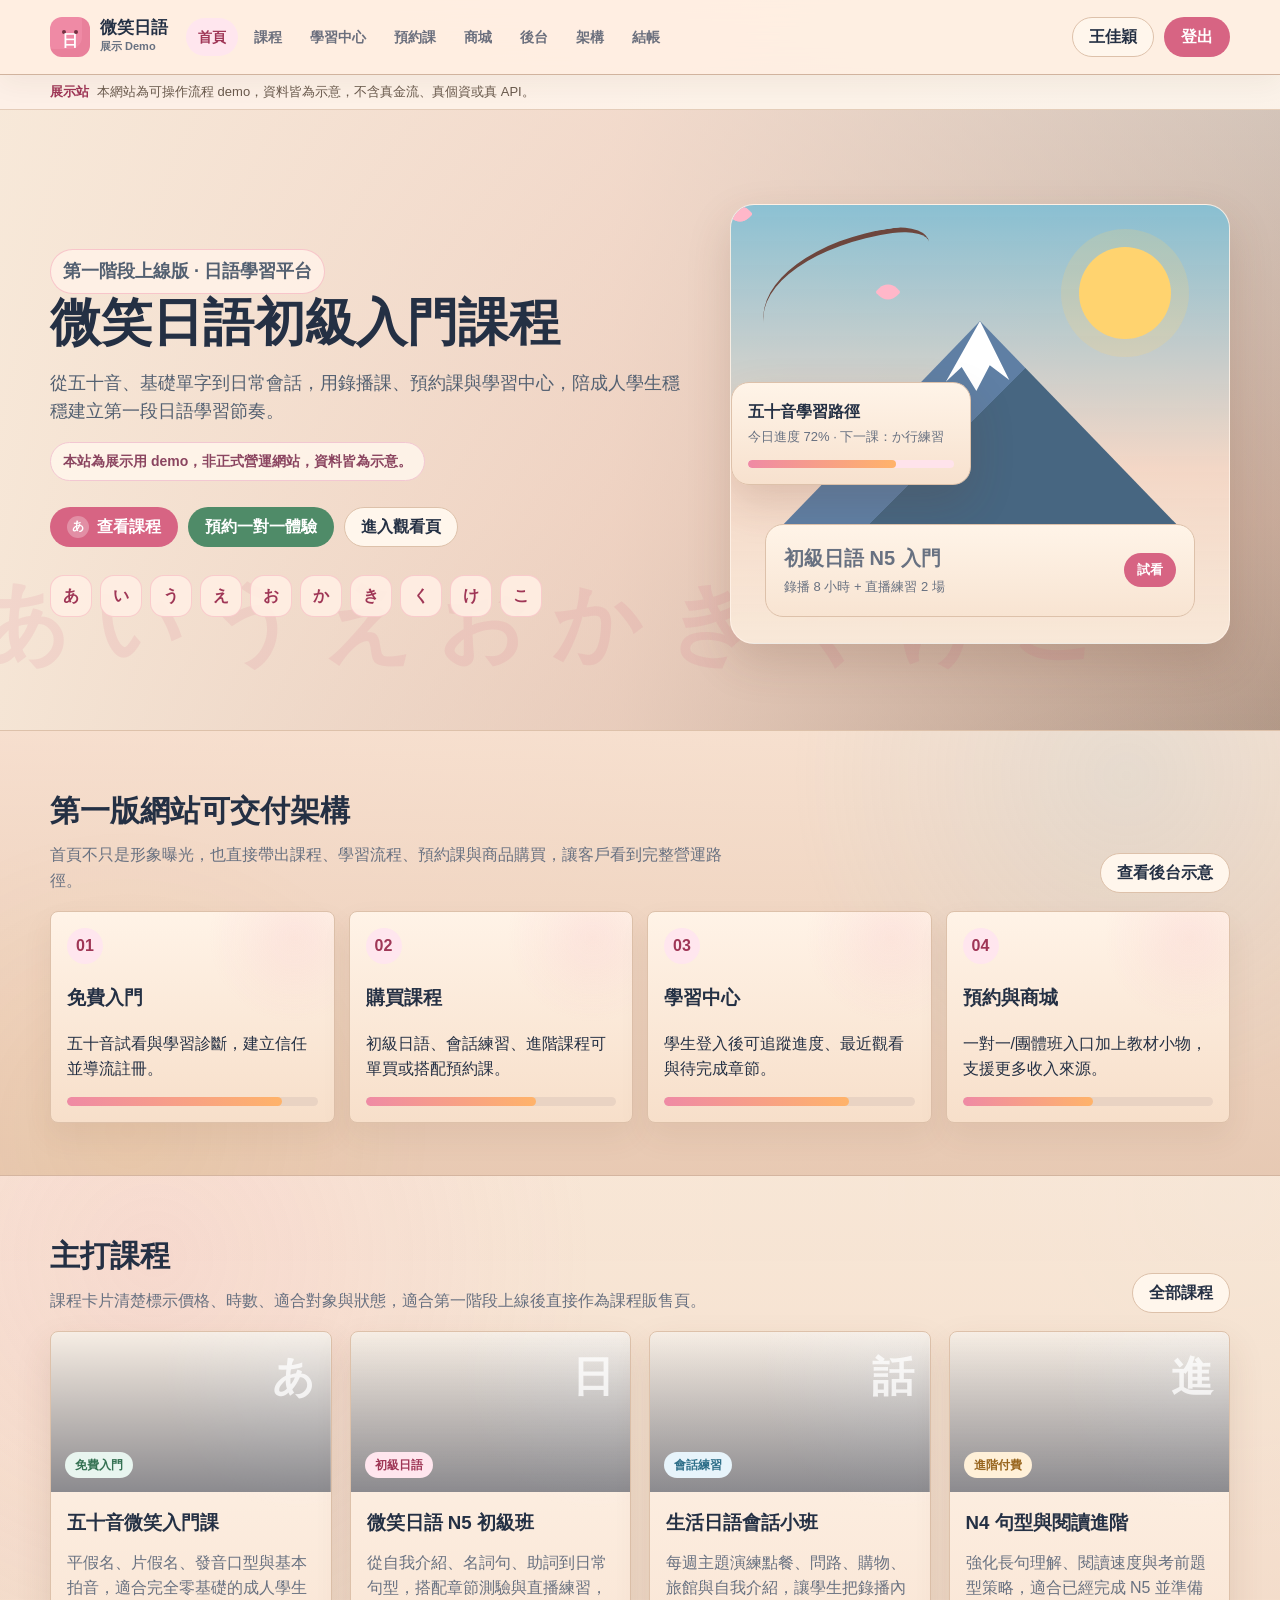
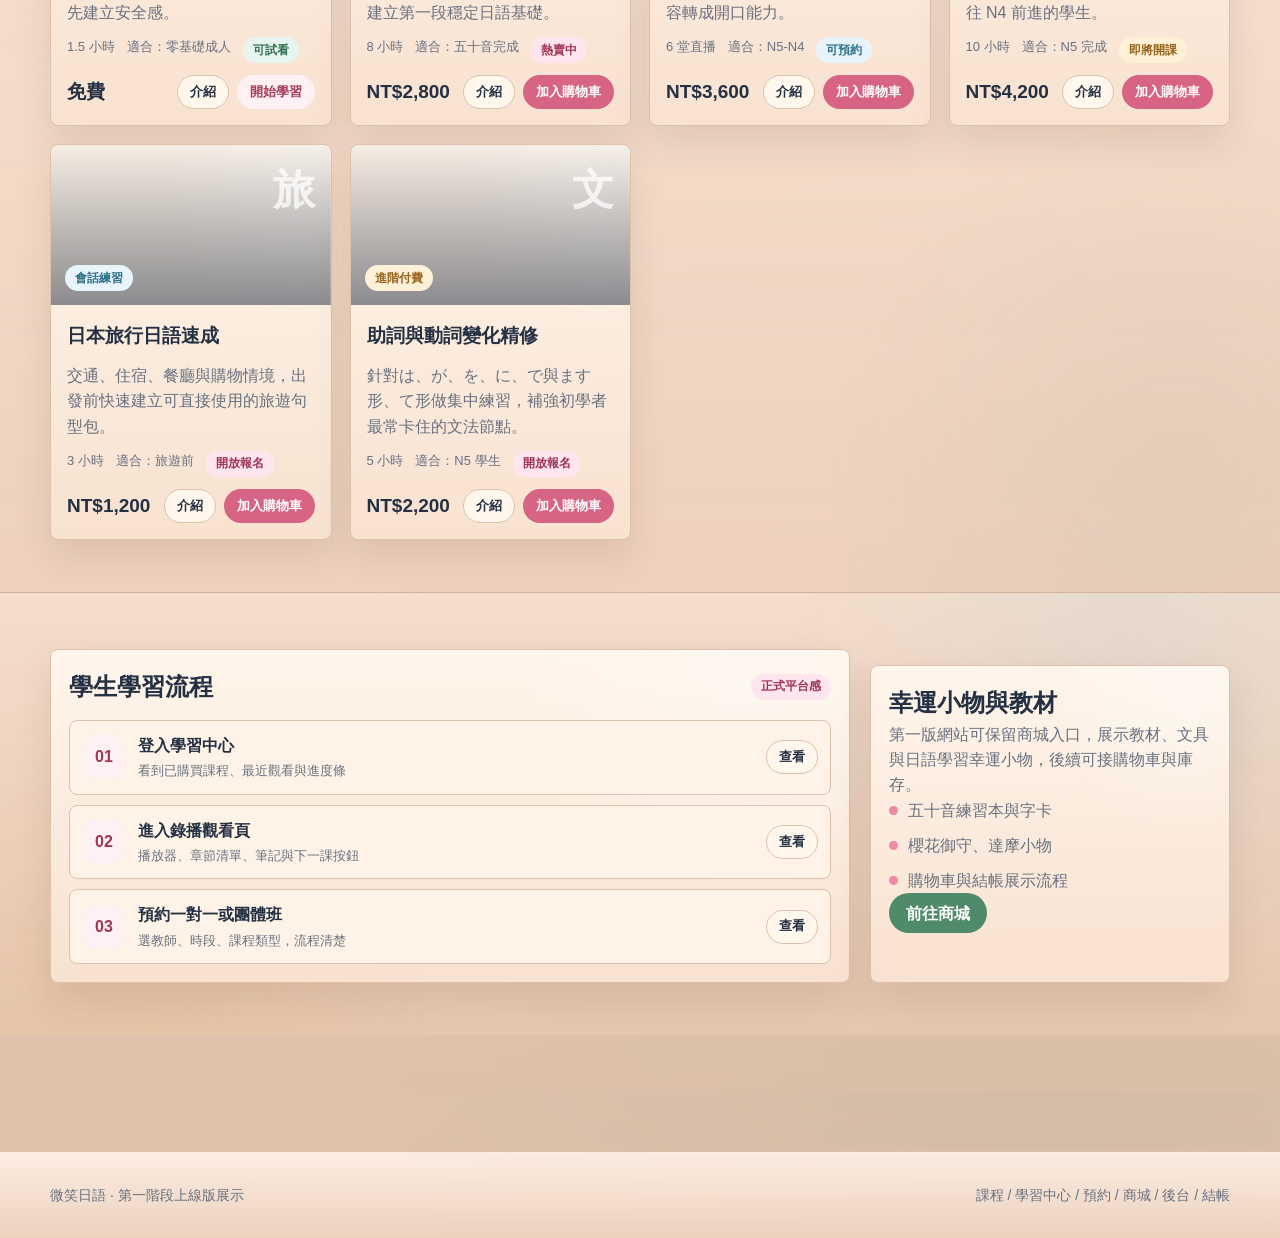
==== index.html @ 1b69a0cb "Initial clean public demo" ====
<!doctype html>
<html lang="zh-Hant">
  <head>
    <meta charset="utf-8">
    <meta name="viewport" content="width=device-width, initial-scale=1">
    <meta name="robots" content="noindex,nofollow">
    <title>微笑日語 | 第一階段上線版</title>
    <link rel="icon" href="favicon.svg" type="image/svg+xml">
    <link rel="stylesheet" href="styles.css?v=qa-20260507d">
  </head>
  <body>
    <header class="site-header">
      <div class="nav-shell">
        <a class="brand" href="index.html">
          <span class="brand-mark"><span>日</span></span>
          <span class="brand-text"><strong>微笑日語</strong><small>展示 Demo</small></span>
        </a>
        <nav class="site-nav" aria-label="主要導覽">
          <a class="is-active" href="index.html">首頁</a>
          <a href="courses.html">課程</a>
          <a href="dashboard.html">學習中心</a>
          <a href="booking.html">預約課</a>
          <a href="shop.html">商城</a>
          <a href="admin.html">後台</a>
          <a href="checkout.html">結帳</a>
        </nav>
        <div class="nav-actions">
          <a class="btn btn-outline" href="dashboard.html">學生登入</a>
          <a class="btn btn-primary" href="course-detail.html">開始學五十音</a>
        </div>
      </div>
    </header>

    <main class="page-main">
      <section class="hero">
        <div class="page-shell hero-grid">
          <div class="hero-copy">
            <p class="eyebrow">第一階段上線版 · 日語學習平台</p>
            <h1>微笑日語初級入門課程</h1>
            <p>從五十音、基礎單字到日常會話，用錄播課、預約課與學習中心，陪成人學生穩穩建立第一段日語學習節奏。</p>
            <p class="hero-demo-note">本站為展示用 demo，非正式營運網站，資料皆為示意。</p>
            <div class="hero-actions">
              <a class="btn btn-primary" href="courses.html"><span class="icon-dot">あ</span>查看課程</a>
              <a class="btn btn-matcha" href="booking.html">預約一對一體驗</a>
              <a class="btn btn-outline" href="learn.html">進入觀看頁</a>
            </div>
            <div class="kana-strip" aria-label="五十音視覺元素">
              <span>あ</span><span>い</span><span>う</span><span>え</span><span>お</span>
              <span>か</span><span>き</span><span>く</span><span>け</span><span>こ</span>
            </div>
          </div>

          <div class="hero-visual" aria-label="富士山與課程學習視覺">
            <div class="fuji-card">
              <div class="sun"></div>
              <div class="sakura-branch"></div>
              <span class="petal"></span>
              <span class="petal"></span>
              <span class="petal"></span>
              <div class="mountain"></div>
              <div class="path-card">
                <strong>五十音學習路徑</strong>
                <span class="item-meta">今日進度 72% · 下一課：か行練習</span>
                <div class="path-line"><span style="--value: 72%"></span></div>
              </div>
              <div class="lesson-ticket">
                <span><strong>初級日語 N5 入門</strong><span class="item-meta">錄播 8 小時 + 直播練習 2 場</span></span>
                <a class="btn btn-small btn-primary" href="course-detail.html">試看</a>
              </div>
            </div>
          </div>
        </div>
      </section>

      <section class="section">
        <div class="page-shell">
          <div class="section-title">
            <div>
              <h2>第一版網站可交付架構</h2>
              <p>首頁不只是形象曝光，也直接帶出課程、學習流程、預約課與商品購買，讓客戶看到完整營運路徑。</p>
            </div>
            <a class="btn btn-outline" href="admin.html">查看後台示意</a>
          </div>
          <div class="learning-path">
            <article class="path-step" data-step="01">
              <h3>免費入門</h3>
              <p>五十音試看與學習診斷，建立信任並導流註冊。</p>
              <div class="progress-bar"><span style="--value: 86%"></span></div>
            </article>
            <article class="path-step" data-step="02">
              <h3>購買課程</h3>
              <p>初級日語、會話練習、進階課程可單買或搭配預約課。</p>
              <div class="progress-bar"><span style="--value: 68%"></span></div>
            </article>
            <article class="path-step" data-step="03">
              <h3>學習中心</h3>
              <p>學生登入後可追蹤進度、最近觀看與待完成章節。</p>
              <div class="progress-bar"><span style="--value: 74%"></span></div>
            </article>
            <article class="path-step" data-step="04">
              <h3>預約與商城</h3>
              <p>一對一/團體班入口加上教材小物，支援更多收入來源。</p>
              <div class="progress-bar"><span style="--value: 52%"></span></div>
            </article>
          </div>
        </div>
      </section>

      <section class="section">
        <div class="page-shell">
          <div class="section-title">
            <div>
              <h2>主打課程</h2>
              <p>課程卡片清楚標示價格、時數、適合對象與狀態，適合第一階段上線後直接作為課程販售頁。</p>
            </div>
            <a class="btn btn-outline" href="courses.html">全部課程</a>
          </div>
          <div class="course-grid">
            <article class="course-card">
              <div class="course-art" data-kana="あ" style="--image: url('https://images.unsplash.com/photo-1545569341-9eb8b30979d9?auto=format&fit=crop&w=900&q=80')">
                <span class="tag tag-free">免費入門</span>
              </div>
              <div class="card-body">
                <h3>五十音微笑入門課</h3>
                <p>12 支短影片，建立平假名、片假名與發音基礎。</p>
                <div class="card-meta"><span>1.5 小時</span><span>零基礎</span><span>開放試看</span></div>
                <div class="card-foot"><span class="price">免費</span><a class="btn btn-small btn-soft" href="course-detail.html">看詳情</a></div>
              </div>
            </article>
            <article class="course-card">
              <div class="course-art" data-kana="日" style="--image: url('https://images.unsplash.com/photo-1528360983277-13d401cdc186?auto=format&fit=crop&w=900&q=80')">
                <span class="tag tag-new">初級日語</span>
              </div>
              <div class="card-body">
                <h3>微笑日語 N5 初級班</h3>
                <p>從自我介紹、助詞到日常句型，搭配章節測驗。</p>
                <div class="card-meta"><span>8 小時</span><span>初學成人</span><span>熱賣中</span></div>
                <div class="card-foot"><span class="price">NT$2,800</span><a class="btn btn-small btn-primary" href="course-detail.html">購買</a></div>
              </div>
            </article>
            <article class="course-card">
              <div class="course-art" data-kana="話" style="--image: url('https://images.unsplash.com/photo-1521737604893-d14cc237f11d?auto=format&fit=crop&w=900&q=80')">
                <span class="tag tag-live">會話練習</span>
              </div>
              <div class="card-body">
                <h3>生活日語會話練習</h3>
                <p>購物、餐廳、旅遊與職場情境，小班直播演練。</p>
                <div class="card-meta"><span>6 堂</span><span>N5-N4</span><span>可預約</span></div>
                <div class="card-foot"><span class="price">NT$3,600</span><a class="btn btn-small btn-matcha" href="booking.html">預約</a></div>
              </div>
            </article>
            <article class="course-card">
              <div class="course-art" data-kana="進" style="--image: url('https://images.unsplash.com/photo-1480796927426-f609979314bd?auto=format&fit=crop&w=900&q=80')">
                <span class="tag tag-paid">進階付費</span>
              </div>
              <div class="card-body">
                <h3>N4 句型與閱讀進階</h3>
                <p>強化長句理解、閱讀速度與考前題型策略。</p>
                <div class="card-meta"><span>10 小時</span><span>N5 完成</span><span>即將開課</span></div>
                <div class="card-foot"><span class="price">NT$4,200</span><a class="btn btn-small btn-outline" href="courses.html">了解</a></div>
              </div>
            </article>
          </div>
        </div>
      </section>

      <section class="section">
        <div class="page-shell content-grid">
          <div class="panel">
            <div class="panel-head">
              <h2>學生學習流程</h2>
              <span class="state-pill state-pink">正式平台感</span>
            </div>
            <ul class="lesson-list">
              <li class="lesson-item"><span class="lesson-index">01</span><span><strong class="item-title">登入學習中心</strong><span class="item-meta">看到已購買課程、最近觀看與進度條</span></span><a class="btn btn-small btn-outline" href="dashboard.html">查看</a></li>
              <li class="lesson-item"><span class="lesson-index">02</span><span><strong class="item-title">進入錄播觀看頁</strong><span class="item-meta">播放器、章節清單、筆記與下一課按鈕</span></span><a class="btn btn-small btn-outline" href="learn.html">查看</a></li>
              <li class="lesson-item"><span class="lesson-index">03</span><span><strong class="item-title">預約一對一或團體班</strong><span class="item-meta">選教師、時段、課程類型，流程清楚</span></span><a class="btn btn-small btn-outline" href="booking.html">查看</a></li>
            </ul>
          </div>
          <aside class="panel">
            <h2>幸運小物與教材</h2>
            <p>第一版網站可保留商城入口，展示教材、文具與日語學習幸運小物，後續可接購物車與庫存。</p>
            <ul class="feature-list">
              <li>五十音練習本與字卡</li>
              <li>櫻花御守、達摩小物</li>
              <li>購物車與結帳展示流程</li>
            </ul>
            <a class="btn btn-matcha" href="shop.html">前往商城</a>
          </aside>
        </div>
      </section>
    </main>

    <footer class="footer">
      <div class="page-shell">
        <span>微笑日語 · 第一階段上線版展示</span>
        <span>課程 / 學習中心 / 預約 / 商城 / 後台 / 結帳</span>
      </div>
    </footer>
    <script src="app.js?v=qa-20260507d"></script>
  </body>
</html>
---- styles.css ----
:root {
  color-scheme: only light;
  --paper: #f6eadb;
  --bg: #ecd1bd;
  --surface: #fff4e8;
  --surface-soft: #f7e2d0;
  --surface-warm: #ead0bb;
  --surface-deep: #2c2428;
  --surface-deep-2: #3b2a26;
  --ink: #243044;
  --muted: #687181;
  --line: #ddc1aa;
  --sakura: #ef8aa5;
  --sakura-dark: #d76483;
  --ume: #ffb36a;
  --matcha: #4f8b68;
  --indigo: #334b7d;
  --sky: #8fc7dc;
  --gold: #d69b30;
  --danger: #d95f59;
  --shadow: 0 18px 44px rgba(92, 55, 36, 0.17);
  --radius: 8px;
}

* {
  box-sizing: border-box;
}

html {
  color-scheme: only light;
  scroll-behavior: smooth;
}

body {
  margin: 0;
  overflow-x: hidden;
  background:
    radial-gradient(circle at 8% 6%, rgba(239, 138, 165, 0.2), transparent 30%),
    radial-gradient(circle at 90% 12%, rgba(143, 199, 220, 0.18), transparent 25%),
    radial-gradient(circle at 82% 86%, rgba(79, 139, 104, 0.12), transparent 28%),
    linear-gradient(180deg, #f8ecde 0%, #f2dcc9 34%, #e9cdb7 68%, #dec0aa 100%);
  color: var(--ink);
  font-family: "Noto Sans TC", "Microsoft JhengHei", "PingFang TC", Arial, sans-serif;
  line-height: 1.58;
}

img {
  display: block;
  max-width: 100%;
}

a {
  color: inherit;
  text-decoration: none;
}

button,
input,
select,
textarea {
  font: inherit;
}

.site-header {
  position: sticky;
  top: 0;
  z-index: 30;
  border-bottom: 1px solid rgba(207, 176, 154, 0.95);
  background: rgba(255, 239, 226, 0.93);
  backdrop-filter: blur(16px);
  box-shadow: 0 8px 28px rgba(75, 43, 32, 0.06);
}

.demo-disclaimer {
  border-bottom: 1px solid rgba(221, 193, 170, 0.75);
  background: rgba(255, 246, 236, 0.82);
  color: #6a5a4d;
  font-size: 13px;
}

.demo-disclaimer .page-shell {
  display: flex;
  min-height: 34px;
  align-items: center;
  gap: 8px;
}

.demo-disclaimer strong {
  color: #9f3656;
}

.nav-shell,
.page-shell {
  width: min(1180px, calc(100% - 40px));
  margin: 0 auto;
}

.nav-shell {
  display: flex;
  min-height: 74px;
  align-items: center;
  gap: 18px;
}

.brand {
  display: flex;
  align-items: center;
  gap: 10px;
  min-width: max-content;
  font-weight: 900;
}

.brand-mark {
  position: relative;
  display: grid;
  width: 40px;
  height: 40px;
  place-items: center;
  border-radius: 12px;
  background: var(--sakura);
  color: #fff;
  box-shadow: inset -8px -8px 0 rgba(215, 100, 131, 0.28);
}

.brand-mark::before,
.brand-mark::after {
  content: "";
  position: absolute;
  top: 13px;
  width: 4px;
  height: 4px;
  border-radius: 99px;
  background: #733143;
}

.brand-mark::before {
  left: 12px;
}

.brand-mark::after {
  right: 12px;
}

.brand-mark span {
  transform: translateY(4px);
  font-size: 16px;
}

.brand-text strong {
  display: block;
  font-size: 17px;
  line-height: 1.1;
}

.brand-text small {
  display: block;
  color: var(--muted);
  font-size: 11px;
}

.site-nav {
  display: flex;
  flex: 1;
  gap: 4px;
  align-items: center;
  overflow-x: auto;
  scrollbar-width: none;
}

.site-nav::-webkit-scrollbar {
  display: none;
}

.site-nav a {
  display: inline-flex;
  min-height: 38px;
  align-items: center;
  justify-content: center;
  border-radius: 999px;
  color: #6b6f7d;
  font-size: 14px;
  font-weight: 800;
  padding: 0 12px;
  white-space: nowrap;
}

.site-nav a:hover,
.site-nav a.is-active {
  background: #ffe6ee;
  color: #9f3656;
}

.nav-actions {
  display: flex;
  gap: 10px;
  align-items: center;
  white-space: nowrap;
}

.btn {
  display: inline-flex;
  min-height: 40px;
  align-items: center;
  justify-content: center;
  gap: 8px;
  border: 1px solid transparent;
  border-radius: 999px;
  background: var(--ink);
  color: #fff;
  font-weight: 900;
  padding: 0 16px;
  cursor: pointer;
  transition: transform 0.18s ease, box-shadow 0.18s ease, background 0.18s ease;
}

.btn:hover {
  transform: translateY(-2px);
  box-shadow: 0 12px 24px rgba(116, 70, 46, 0.14);
}

.btn-primary {
  background: var(--sakura-dark);
}

.btn-matcha {
  background: var(--matcha);
}

.btn-indigo {
  background: var(--indigo);
}

.btn-outline {
  border-color: var(--line);
  background: #fff6ec;
  color: var(--ink);
}

.btn-soft {
  background: #fff0f4;
  color: #a53a5a;
}

.btn-small {
  min-height: 34px;
  padding: 0 12px;
  font-size: 13px;
}

.btn:disabled {
  cursor: not-allowed;
  opacity: 0.48;
  transform: none;
  box-shadow: none;
}

.button-pair {
  display: inline-flex;
  flex-wrap: wrap;
  gap: 8px;
  justify-content: flex-end;
}

.icon-dot {
  display: inline-grid;
  width: 22px;
  height: 22px;
  place-items: center;
  border-radius: 99px;
  background: rgba(255, 255, 255, 0.28);
  font-size: 12px;
}

.page-main {
  padding-bottom: 58px;
  background:
    radial-gradient(circle at 4% 18%, rgba(239, 138, 165, 0.12), transparent 30%),
    radial-gradient(circle at 96% 42%, rgba(143, 199, 220, 0.12), transparent 28%),
    linear-gradient(180deg, rgba(246, 234, 219, 0.2) 0%, rgba(239, 215, 196, 0.7) 46%, rgba(223, 192, 169, 0.5) 100%);
}

.hero {
  position: relative;
  isolation: isolate;
  overflow: hidden;
  border-bottom: 1px solid var(--line);
  background:
    linear-gradient(90deg, rgba(247, 232, 216, 0.94) 0%, rgba(239, 211, 195, 0.76) 48%, rgba(97, 61, 45, 0.26) 100%),
    linear-gradient(180deg, rgba(255, 246, 237, 0.82) 0%, rgba(235, 202, 184, 0.72) 66%, rgba(112, 70, 48, 0.24) 100%),
    url("https://images.unsplash.com/photo-1528164344705-47542687000d?auto=format&fit=crop&w=1800&q=80") center / cover;
}

.hero::before {
  content: "あ い う え お    か き く け こ";
  position: absolute;
  inset: auto auto 38px -20px;
  color: rgba(215, 100, 131, 0.12);
  font-size: 88px;
  font-weight: 900;
  white-space: nowrap;
}

.hero-grid {
  position: relative;
  display: grid;
  grid-template-columns: minmax(0, 1fr) minmax(360px, 500px);
  gap: clamp(22px, 3vw, 34px);
  align-items: center;
  min-height: 620px;
  padding: 54px 0 46px;
}

.hero-copy {
  min-width: 0;
  animation: fadeUp 0.76s ease both;
}

.eyebrow {
  display: inline-flex;
  align-items: center;
  gap: 8px;
  margin: 0 0 14px;
  border: 1px solid rgba(239, 138, 165, 0.42);
  border-radius: 999px;
  background: rgba(255, 242, 231, 0.88);
  color: #a53a5a;
  font-size: 13px;
  font-weight: 900;
  padding: 7px 12px;
}

.hero h1,
.page-title h1,
.detail-hero h1 {
  margin: 0;
  letter-spacing: 0;
  line-height: 1.12;
}

.hero h1 {
  max-width: 720px;
  font-size: clamp(38px, 4vw, 52px);
}

.hero-copy p {
  max-width: 650px;
  margin: 18px 0 0;
  color: #536071;
  font-size: 18px;
}

.hero-demo-note {
  display: inline-flex;
  max-width: 100%;
  margin-top: 16px !important;
  padding: 8px 12px;
  border: 1px solid #f2c7d2;
  border-radius: 999px;
  background: rgba(255, 246, 236, 0.86);
  color: #8b4560 !important;
  font-size: 14px !important;
  font-weight: 800;
  line-height: 1.5 !important;
}

.hero-actions,
.toolbar,
.choice-row {
  display: flex;
  flex-wrap: wrap;
  gap: 10px;
  align-items: center;
}

.hero-actions {
  margin-top: 26px;
}

.kana-strip {
  display: flex;
  flex-wrap: wrap;
  gap: 8px;
  margin-top: 28px;
}

.kana-strip span,
.kana-chip {
  display: inline-grid;
  min-width: 42px;
  height: 42px;
  place-items: center;
  border: 1px solid rgba(239, 138, 165, 0.34);
  border-radius: 14px;
  background: rgba(255, 239, 228, 0.9);
  color: #9f3656;
  font-weight: 900;
}

.hero-visual {
  position: relative;
  width: 100%;
  max-width: 520px;
  min-width: 0;
  justify-self: end;
  animation: fadeUp 0.86s 0.08s ease both;
}

.fuji-card {
  position: relative;
  width: 100%;
  max-width: 520px;
  margin-left: auto;
  min-height: 440px;
  overflow: hidden;
  border: 1px solid rgba(255, 243, 232, 0.86);
  border-radius: 24px;
  color: var(--ink);
  color-scheme: only light;
  forced-color-adjust: none;
  background:
    linear-gradient(180deg, rgba(126, 190, 213, 0.88) 0%, rgba(246, 218, 201, 0.92) 60%, #f8e8d8 100%);
  box-shadow: var(--shadow);
}

.sun {
  position: absolute;
  top: 42px;
  right: 58px;
  width: 92px;
  height: 92px;
  border-radius: 50%;
  background: #ffd36f;
  box-shadow: 0 0 0 18px rgba(255, 211, 111, 0.2);
}

.mountain {
  position: absolute;
  left: 46px;
  right: 46px;
  bottom: 112px;
  height: 210px;
  background: linear-gradient(135deg, #5f7fa4 0 48%, #476681 48% 100%);
  clip-path: polygon(50% 0, 100% 100%, 0 100%);
}

.mountain::before {
  content: "";
  position: absolute;
  left: 50%;
  top: 0;
  width: 122px;
  height: 92px;
  transform: translateX(-50%);
  background: #fff;
  clip-path: polygon(50% 0, 74% 64%, 58% 48%, 47% 76%, 35% 50%, 22% 66%);
}

.sakura-branch {
  position: absolute;
  left: 28px;
  top: 30px;
  width: 175px;
  height: 95px;
  border-top: 5px solid #6d463d;
  border-radius: 80% 20% 0 0;
  transform: rotate(-8deg);
}

.petal {
  position: absolute;
  width: 18px;
  height: 18px;
  border-radius: 70% 10% 70% 10%;
  background: #ffb7c9;
  transform: rotate(45deg);
  animation: floatPetal 3.6s ease-in-out infinite;
}

.petal:nth-child(1) { left: 34px; top: 42px; }
.petal:nth-child(2) { left: 94px; top: 52px; animation-delay: 0.4s; }
.petal:nth-child(3) { left: 148px; top: 78px; animation-delay: 0.8s; }

.lesson-ticket {
  position: absolute;
  left: 34px;
  right: 34px;
  bottom: 26px;
  display: grid;
  grid-template-columns: 1fr auto;
  gap: 14px;
  align-items: center;
  border: 1px solid var(--line);
  border-radius: 18px;
  background: linear-gradient(180deg, #fff4e8, #f8e4d2);
  color: var(--ink);
  color-scheme: only light;
  forced-color-adjust: none;
  padding: 18px;
}

.lesson-ticket strong {
  display: block;
  font-size: 20px;
}

.lesson-ticket span {
  color: var(--muted);
}

.path-card {
  position: absolute;
  left: 0;
  bottom: 158px;
  width: min(240px, calc(100% - 32px));
  border: 1px solid var(--line);
  border-radius: 18px;
  background: linear-gradient(180deg, #fff4e8, #f7e1ce);
  color: var(--ink);
  color-scheme: only light;
  forced-color-adjust: none;
  box-shadow: var(--shadow);
  padding: 16px;
}

.path-card strong {
  display: block;
}

.path-line {
  height: 8px;
  overflow: hidden;
  border-radius: 99px;
  background: #ffe3eb;
  margin-top: 12px;
}

.path-line span,
.progress-bar span {
  display: block;
  height: 100%;
  width: var(--value, 70%);
  border-radius: inherit;
  background: linear-gradient(90deg, var(--sakura), var(--ume));
  animation: growProgress 1.1s ease both;
}

.page-title {
  display: flex;
  align-items: end;
  justify-content: space-between;
  gap: 20px;
  padding: 40px 0 20px;
}

.page-title h1 {
  font-size: 40px;
}

.page-title p,
.section-title p {
  max-width: 700px;
  margin: 8px 0 0;
  color: var(--muted);
}

.section {
  padding-top: 42px;
}

.page-main > .section {
  margin-top: 0;
  padding: 56px 0 52px;
}

.page-main > .section:nth-of-type(odd) {
  background:
    radial-gradient(circle at 12% 8%, rgba(239, 138, 165, 0.13), transparent 30%),
    radial-gradient(circle at 92% 88%, rgba(79, 139, 104, 0.08), transparent 24%),
    linear-gradient(180deg, rgba(249, 232, 216, 0.9), rgba(239, 210, 190, 0.88));
}

.page-main > .section:nth-of-type(even) {
  background:
    radial-gradient(circle at 88% 10%, rgba(143, 199, 220, 0.14), transparent 28%),
    radial-gradient(circle at 10% 90%, rgba(214, 155, 48, 0.08), transparent 25%),
    linear-gradient(180deg, rgba(247, 224, 207, 0.9), rgba(231, 199, 176, 0.86));
}

.page-main > .section + .section {
  border-top: 1px solid rgba(205, 173, 150, 0.76);
}

.section-title {
  display: flex;
  align-items: end;
  justify-content: space-between;
  gap: 18px;
  margin-bottom: 18px;
}

.section-title h2,
.panel h2,
.admin-panel h2,
.shop-panel h2 {
  margin: 0;
  letter-spacing: 0;
}

.section-title h2 {
  font-size: 30px;
}

.grid-4,
.stats-grid {
  display: grid;
  grid-template-columns: repeat(4, minmax(0, 1fr));
  gap: 16px;
}

.course-grid,
.product-grid {
  display: grid;
  grid-template-columns: repeat(4, minmax(0, 1fr));
  gap: 18px;
}

.course-card,
.product-card,
.panel,
.admin-panel,
.shop-panel,
.stat-card,
.booking-card,
.teacher-card {
  min-width: 0;
  border: 1px solid var(--line);
  border-radius: var(--radius);
  background:
    radial-gradient(circle at 88% 10%, rgba(255, 255, 255, 0.36), transparent 32%),
    linear-gradient(180deg, rgba(255, 246, 235, 0.98), rgba(248, 226, 208, 0.98));
  box-shadow: 0 16px 36px rgba(92, 55, 36, 0.12);
}

.course-card,
.product-card,
.booking-card {
  overflow: hidden;
  transition: transform 0.18s ease, box-shadow 0.18s ease;
}

.course-card:hover,
.product-card:hover,
.booking-card:hover {
  transform: translateY(-5px);
  box-shadow: 0 22px 46px rgba(87, 51, 35, 0.16);
}

.course-art,
.product-art {
  position: relative;
  display: flex;
  min-height: 160px;
  align-items: flex-end;
  padding: 14px;
  background:
    linear-gradient(180deg, rgba(36, 48, 68, 0.04), rgba(36, 48, 68, 0.52)),
    var(--image, linear-gradient(135deg, #ffd7df, #8fc7dc));
  background-position: center;
  background-size: cover;
  color: #fff;
}

.course-art::after {
  content: attr(data-kana);
  position: absolute;
  right: 16px;
  top: 12px;
  color: rgba(255, 255, 255, 0.75);
  font-size: 42px;
  font-weight: 900;
}

.card-body {
  display: grid;
  gap: 12px;
  padding: 16px;
}

.card-body h3,
.panel h3,
.admin-panel h3,
.product-card h3,
.booking-card h3,
.teacher-card h3 {
  margin: 0;
  letter-spacing: 0;
}

.card-body p,
.panel p,
.admin-panel p,
.product-card p,
.booking-card p,
.teacher-card p {
  margin: 0;
  color: var(--muted);
}

.tag,
.status-pill,
.price-pill,
.state-pill {
  display: inline-flex;
  min-height: 26px;
  align-items: center;
  justify-content: center;
  border-radius: 999px;
  padding: 0 10px;
  font-size: 12px;
  font-weight: 900;
  white-space: nowrap;
}

button.state-pill {
  border: 0;
  cursor: pointer;
}

.tag {
  background: rgba(255, 255, 255, 0.88);
  color: var(--ink);
}

.tag-free { background: #e8f5ef; color: #347152; }
.tag-live { background: #e7f4fb; color: #2e6f89; }
.tag-paid { background: #fff0d8; color: #98651e; }
.tag-new { background: #ffe6ee; color: #9f3656; }
.state-on { background: #e8f5ef; color: #347152; }
.state-warn { background: #fff0d8; color: #98651e; }
.state-pink { background: #ffe6ee; color: #9f3656; }
.state-blue { background: #e7f4fb; color: #2e6f89; }

.card-meta,
.mini-meta {
  display: flex;
  flex-wrap: wrap;
  gap: 8px 12px;
  color: var(--muted);
  font-size: 13px;
}

.card-foot {
  display: flex;
  align-items: center;
  justify-content: space-between;
  gap: 12px;
}

.price {
  color: var(--ink);
  font-size: 19px;
  font-weight: 900;
}

.price small {
  color: var(--muted);
  font-size: 12px;
}

.content-grid {
  display: grid;
  grid-template-columns: minmax(0, 1fr) 360px;
  gap: 20px;
}

.content-grid.reverse {
  grid-template-columns: 360px minmax(0, 1fr);
}

.panel,
.admin-panel,
.shop-panel {
  padding: 18px;
}

.panel + .panel,
.admin-panel + .admin-panel,
.shop-panel + .shop-panel {
  margin-top: 16px;
}

.panel-head {
  display: flex;
  align-items: center;
  justify-content: space-between;
  gap: 14px;
  margin-bottom: 14px;
}

.feature-list,
.lesson-list,
.reminder-list,
.cart-list,
.mini-list {
  display: grid;
  gap: 10px;
  margin: 0;
  padding: 0;
  list-style: none;
}

.feature-list li {
  display: flex;
  gap: 10px;
  align-items: flex-start;
  color: var(--muted);
}

.feature-list li::before {
  content: "";
  flex: 0 0 auto;
  width: 9px;
  height: 9px;
  margin-top: 8px;
  border-radius: 99px;
  background: var(--sakura);
}

.lesson-item,
.reminder-item,
.cart-item,
.mini-item {
  display: grid;
  grid-template-columns: auto minmax(0, 1fr) auto;
  gap: 12px;
  align-items: center;
  border: 1px solid var(--line);
  border-radius: var(--radius);
  background: #fff3e7;
  padding: 12px;
}

.lesson-item.is-current {
  border-color: #efb0c0;
  background: #ffedf3;
}

.lesson-index,
.time-chip,
.item-icon {
  display: grid;
  width: 44px;
  min-height: 44px;
  place-items: center;
  border-radius: 14px;
  background: #fff0f4;
  color: #9f3656;
  font-weight: 900;
  text-align: center;
}

.time-chip {
  width: 66px;
  background: #f0f8fb;
  color: #2e6f89;
  font-size: 12px;
}

.item-title {
  display: block;
  overflow: hidden;
  font-weight: 900;
  text-overflow: ellipsis;
  white-space: nowrap;
}

.item-meta {
  display: block;
  margin-top: 3px;
  color: var(--muted);
  font-size: 13px;
}

.stat-card {
  padding: 16px;
  background: linear-gradient(180deg, rgba(255, 244, 232, 0.98), rgba(246, 221, 202, 0.95));
}

.stat-card span {
  color: var(--muted);
  font-size: 13px;
  font-weight: 900;
}

.stat-card strong {
  display: block;
  margin-top: 6px;
  font-size: 28px;
  line-height: 1.1;
}

.learning-path {
  display: grid;
  grid-template-columns: repeat(4, minmax(0, 1fr));
  gap: 14px;
}

.path-step {
  position: relative;
  border: 1px solid var(--line);
  border-radius: var(--radius);
  background:
    radial-gradient(circle at 86% 12%, rgba(239, 138, 165, 0.12), transparent 28%),
    linear-gradient(180deg, #fff3e7, #f7dfca);
  padding: 16px;
  box-shadow: 0 14px 30px rgba(96, 58, 40, 0.08);
}

.path-step::before {
  content: attr(data-step);
  display: grid;
  width: 36px;
  height: 36px;
  place-items: center;
  border-radius: 99px;
  background: #ffe6ee;
  color: #9f3656;
  font-weight: 900;
  margin-bottom: 10px;
}

.progress-bar {
  height: 9px;
  margin-top: 10px;
  overflow: hidden;
  border-radius: 999px;
  background: #e9d3c3;
}

.dashboard-grid,
.admin-layout,
.checkout-layout,
.watch-layout,
.booking-layout {
  display: grid;
  grid-template-columns: minmax(0, 1fr) 360px;
  gap: 20px;
}

.dashboard-grid > *,
.admin-layout > *,
.checkout-layout > *,
.watch-layout > *,
.booking-layout > *,
.table-wrap {
  min-width: 0;
}

.watch-layout {
  grid-template-columns: 320px minmax(0, 1fr);
}

.video-shell {
  overflow: hidden;
  border: 1px solid var(--line);
  border-radius: 18px;
  background: #1f2937;
  box-shadow: var(--shadow);
}

.video-placeholder {
  position: relative;
  display: grid;
  min-height: 430px;
  place-items: center;
  background:
    linear-gradient(135deg, rgba(36, 48, 68, 0.92), rgba(51, 75, 125, 0.82)),
    url("https://images.unsplash.com/photo-1528164344705-47542687000d?auto=format&fit=crop&w=1400&q=80") center / cover;
  color: #fff;
  text-align: center;
}

.play-button {
  display: grid;
  width: 78px;
  height: 78px;
  place-items: center;
  border-radius: 999px;
  background: rgba(255, 255, 255, 0.92);
  color: var(--sakura-dark);
  font-size: 30px;
  box-shadow: 0 18px 40px rgba(0, 0, 0, 0.2);
}

.video-info {
  display: flex;
  align-items: center;
  justify-content: space-between;
  gap: 16px;
  background: #fff3e7;
  padding: 16px;
}

.note-box {
  min-height: 160px;
  border: 1px dashed #e7c9ba;
  border-radius: var(--radius);
  background: #fff5eb;
  padding: 14px;
  color: var(--muted);
  line-height: 1.7;
}

textarea.note-box {
  width: 100%;
  color: var(--ink);
}

.form-grid {
  display: grid;
  grid-template-columns: repeat(2, minmax(0, 1fr));
  gap: 14px;
}

.field,
.field-full {
  display: grid;
  gap: 7px;
}

.field-full {
  grid-column: 1 / -1;
}

label {
  color: #4b5666;
  font-size: 13px;
  font-weight: 900;
}

input,
select,
textarea {
  width: 100%;
  min-height: 42px;
  border: 1px solid var(--line);
  border-radius: var(--radius);
  background: #fff8ef;
  color: var(--ink);
  padding: 10px 12px;
  outline: none;
}

textarea {
  min-height: 104px;
  resize: vertical;
}

input:focus,
select:focus,
textarea:focus {
  border-color: #efb0c0;
  box-shadow: 0 0 0 3px rgba(239, 138, 165, 0.14);
}

.filterbar {
  display: flex;
  flex-wrap: wrap;
  align-items: center;
  justify-content: space-between;
  gap: 10px;
  border: 1px solid var(--line);
  border-radius: var(--radius);
  background: rgba(255, 243, 231, 0.9);
  padding: 12px;
}

.filter-group {
  display: flex;
  flex-wrap: wrap;
  gap: 8px;
}

.filter-btn,
.choice-btn {
  min-height: 36px;
  border: 1px solid var(--line);
  border-radius: 999px;
  background: #fff6ec;
  color: var(--muted);
  padding: 0 12px;
  font-weight: 900;
  cursor: pointer;
}

.filter-btn.is-active,
.choice-btn.is-active {
  border-color: #f0a9bb;
  background: #ffe6ee;
  color: #9f3656;
}

.teacher-card {
  display: grid;
  grid-template-columns: 82px minmax(0, 1fr);
  gap: 12px;
  align-items: center;
  padding: 14px;
}

.teacher-photo {
  width: 82px;
  height: 82px;
  border-radius: 22px;
  background:
    linear-gradient(180deg, rgba(36, 48, 68, 0.04), rgba(36, 48, 68, 0.16)),
    var(--image, linear-gradient(135deg, #ffe6ee, #e7f4fb));
  background-position: center;
  background-size: cover;
}

.booking-card {
  display: grid;
  gap: 12px;
  padding: 16px;
}

.slots {
  display: flex;
  flex-wrap: wrap;
  gap: 8px;
}

.slots span {
  display: inline-flex;
  min-height: 32px;
  align-items: center;
  border: 1px solid var(--line);
  border-radius: 999px;
  background: #fff6ec;
  color: var(--muted);
  font-size: 13px;
  font-weight: 800;
  padding: 0 10px;
}

.product-art {
  min-height: 150px;
  color: var(--ink);
}

.product-art::after {
  content: attr(data-icon);
  position: absolute;
  right: 18px;
  top: 14px;
  font-size: 40px;
}

.payment-card {
  display: grid;
  grid-template-columns: auto minmax(0, 1fr) auto;
  gap: 12px;
  align-items: center;
  width: 100%;
  border: 1px solid var(--line);
  border-radius: var(--radius);
  background: #fff5ea;
  padding: 12px;
  text-align: left;
  cursor: pointer;
}

.payment-card.is-active {
  border-color: #efb0c0;
  background: #ffedf3;
}

.pay-logo {
  display: grid;
  width: 46px;
  height: 46px;
  place-items: center;
  border-radius: 14px;
  background: var(--indigo);
  color: #fff;
  font-weight: 900;
}

.summary-row {
  display: flex;
  justify-content: space-between;
  gap: 14px;
  padding: 10px 0;
  border-bottom: 1px solid var(--line);
  color: var(--muted);
}

.summary-row strong {
  color: var(--ink);
}

.summary-row.total {
  border-bottom: 0;
  color: var(--ink);
  font-size: 20px;
  font-weight: 900;
}

.notice {
  border: 1px solid #f2c7d2;
  border-radius: var(--radius);
  background: #ffedf3;
  color: #9f3656;
  padding: 12px;
  font-size: 14px;
  font-weight: 800;
}

.empty-state {
  display: block;
  border: 1px dashed #e7c9ba;
  border-radius: var(--radius);
  background: #fff5eb;
  color: var(--muted);
  padding: 14px;
}

.auth-card {
  min-height: 390px;
}

.admin-form {
  margin-bottom: 18px;
}

.table-wrap {
  overflow-x: auto;
  border: 1px solid var(--line);
  border-radius: var(--radius);
}

table {
  width: 100%;
  min-width: 760px;
  border-collapse: collapse;
  background: #fff3e7;
}

th,
td {
  padding: 12px 14px;
  border-bottom: 1px solid var(--line);
  text-align: left;
  white-space: nowrap;
}

th {
  background: #f5ddc8;
  color: #596578;
  font-size: 13px;
}

tr:last-child td {
  border-bottom: 0;
}

.table-btn {
  min-height: 30px;
  border: 1px solid var(--line);
  border-radius: 999px;
  background: #fff6ec;
  color: var(--ink);
  font-size: 12px;
  font-weight: 900;
  padding: 0 9px;
  cursor: pointer;
}

.table-btn + .table-btn {
  margin-left: 6px;
}

.table-btn.danger {
  border-color: #f3c4c0;
  color: var(--danger);
}

.status-select {
  min-height: 34px;
  min-width: 92px;
  border-radius: 999px;
  padding: 4px 10px;
  font-size: 12px;
  font-weight: 900;
}

.teacher-stack {
  display: grid;
  gap: 10px;
}

.mini-actions {
  display: flex;
  flex-wrap: wrap;
  gap: 6px;
  margin-top: 8px;
}

.architecture-flow {
  display: grid;
  grid-template-columns: repeat(4, minmax(0, 1fr));
  gap: 16px;
}

.step-badge {
  display: grid;
  width: 42px;
  height: 42px;
  place-items: center;
  border-radius: 999px;
  background: #ffe6ee;
  color: #9f3656;
  font-weight: 900;
  margin-bottom: 12px;
}

.demo-toast {
  position: fixed;
  right: 18px;
  bottom: 18px;
  z-index: 80;
  max-width: min(360px, calc(100vw - 36px));
  border: 1px solid #f2c7d2;
  border-radius: 999px;
  background: #fff5ea;
  box-shadow: var(--shadow);
  color: #9f3656;
  font-weight: 900;
  padding: 12px 16px;
  opacity: 0;
  pointer-events: none;
  transform: translateY(12px);
  transition: opacity 0.18s ease, transform 0.18s ease;
}

.demo-toast.is-visible {
  opacity: 1;
  transform: translateY(0);
}

.complete-hero {
  display: grid;
  min-height: 420px;
  place-items: center;
  text-align: center;
}

.complete-card {
  width: min(720px, 100%);
  border: 1px solid var(--line);
  border-radius: 24px;
  background: rgba(255, 244, 232, 0.94);
  box-shadow: var(--shadow);
  padding: 34px;
}

.complete-mark {
  display: grid;
  width: 72px;
  height: 72px;
  place-items: center;
  border-radius: 99px;
  background: #e8f5ef;
  color: var(--matcha);
  font-size: 34px;
  font-weight: 900;
  margin: 0 auto 16px;
}

.footer {
  margin-top: 58px;
  border-top: 1px solid var(--line);
  background:
    linear-gradient(180deg, rgba(255, 241, 230, 0.92), rgba(238, 211, 192, 0.9));
}

.footer .page-shell {
  display: flex;
  min-height: 86px;
  align-items: center;
  justify-content: space-between;
  gap: 18px;
  color: var(--muted);
  font-size: 14px;
}

@keyframes fadeUp {
  from {
    opacity: 0;
    transform: translateY(18px);
  }
  to {
    opacity: 1;
    transform: translateY(0);
  }
}

@keyframes floatPetal {
  0%, 100% {
    transform: translateY(0) rotate(45deg);
  }
  50% {
    transform: translateY(9px) rotate(70deg);
  }
}

@keyframes growProgress {
  from {
    width: 0;
  }
  to {
    width: var(--value, 70%);
  }
}

@media (prefers-reduced-motion: reduce) {
  *,
  *::before,
  *::after {
    animation-duration: 0.01ms !important;
    animation-iteration-count: 1 !important;
    scroll-behavior: auto !important;
    transition-duration: 0.01ms !important;
  }
}

@media (max-width: 1080px) {
  .nav-shell {
    flex-wrap: wrap;
    padding: 12px 0;
  }

  .site-nav {
    order: 3;
    flex: 0 0 100%;
    width: 100%;
    flex-wrap: wrap;
    overflow: visible;
  }

  .nav-actions {
    margin-left: auto;
  }

  .hero-grid,
  .content-grid,
  .content-grid.reverse,
  .dashboard-grid,
  .admin-layout,
  .checkout-layout,
  .booking-layout,
  .watch-layout {
    grid-template-columns: 1fr;
  }

  .hero-grid {
    min-height: auto;
  }

  .hero-visual {
    justify-self: center;
    max-width: 620px;
  }

  .fuji-card {
    max-width: 620px;
  }

  .course-grid,
  .product-grid,
  .grid-4,
  .stats-grid,
  .learning-path,
  .architecture-flow {
    grid-template-columns: repeat(2, minmax(0, 1fr));
  }
}

@media (max-width: 720px) {
  .nav-shell,
  .page-shell {
    width: min(100% - 28px, 1180px);
  }

  .brand-text small {
    display: none;
  }

  .nav-actions .btn-outline {
    display: none;
  }

  .hero-grid {
    padding: 34px 0;
  }

  .hero h1,
  .page-title h1,
  .detail-hero h1 {
    font-size: 32px;
  }

  .hero-copy p {
    font-size: 16px;
  }

  .course-grid,
  .product-grid,
  .grid-4,
  .stats-grid,
  .learning-path,
  .architecture-flow,
  .form-grid {
    grid-template-columns: 1fr;
  }

  .page-title,
  .section-title,
  .lesson-ticket,
  .lesson-item,
  .reminder-item,
  .cart-item,
  .mini-item,
  .payment-card,
  .video-info {
    align-items: start;
    grid-template-columns: 1fr;
  }

  .page-title,
  .section-title {
    display: grid;
  }

  .demo-disclaimer .page-shell {
    width: calc(100% - 28px);
    min-height: auto;
    align-items: flex-start;
    padding: 8px 0;
  }

  .fuji-card {
    min-height: 390px;
  }

  .path-card {
    left: 16px;
    width: calc(100% - 32px);
  }

  .footer .page-shell {
    flex-direction: column;
    align-items: start;
    justify-content: center;
  }

  .table-btn + .table-btn {
    margin-left: 0;
    margin-top: 6px;
  }

  .table-wrap {
    overflow: visible;
    border: 0;
  }

  .table-wrap table,
  .table-wrap thead,
  .table-wrap tbody,
  .table-wrap tr,
  .table-wrap td {
    display: block;
    width: 100%;
    min-width: 0;
  }

  .table-wrap table {
    background: transparent;
  }

  .table-wrap thead {
    display: none;
  }

  .table-wrap tbody {
    display: grid;
    gap: 10px;
  }

  .table-wrap tr {
    padding: 8px;
    border: 1px solid var(--line);
    border-radius: 14px;
    background: #fff3e7;
  }

  .table-wrap td {
    display: flex;
    justify-content: space-between;
    align-items: flex-start;
    gap: 12px;
    padding: 8px;
    border-bottom: 0;
    text-align: right;
    white-space: normal;
    word-break: break-word;
  }

  .table-wrap td::before {
    content: attr(data-label);
    flex: 0 0 82px;
    color: var(--muted);
    font-weight: 900;
    text-align: left;
  }

  .status-select {
    width: min(180px, 100%);
    min-width: 0;
  }

  .demo-toast {
    left: 14px;
    right: 14px;
    bottom: 14px;
    border-radius: 14px;
  }
}

@media (max-width: 860px) {
  .table-wrap {
    overflow: visible;
    border: 0;
  }

  .table-wrap table,
  .table-wrap thead,
  .table-wrap tbody,
  .table-wrap tr,
  .table-wrap td {
    display: block;
    width: 100%;
    min-width: 0;
  }

  .table-wrap table {
    background: transparent;
  }

  .table-wrap thead {
    display: none;
  }

  .table-wrap tbody {
    display: grid;
    gap: 10px;
  }

  .table-wrap tr {
    padding: 8px;
    border: 1px solid var(--line);
    border-radius: 14px;
    background: #fff3e7;
  }

  .table-wrap td {
    display: flex;
    justify-content: space-between;
    align-items: flex-start;
    gap: 12px;
    padding: 8px;
    border-bottom: 0;
    text-align: right;
    white-space: normal;
    word-break: break-word;
  }

  .table-wrap td::before {
    content: attr(data-label);
    flex: 0 0 82px;
    color: var(--muted);
    font-weight: 900;
    text-align: left;
  }

  .table-btn + .table-btn {
    margin-left: 0;
    margin-top: 6px;
  }

  .status-select {
    width: min(180px, 100%);
    min-width: 0;
  }
}
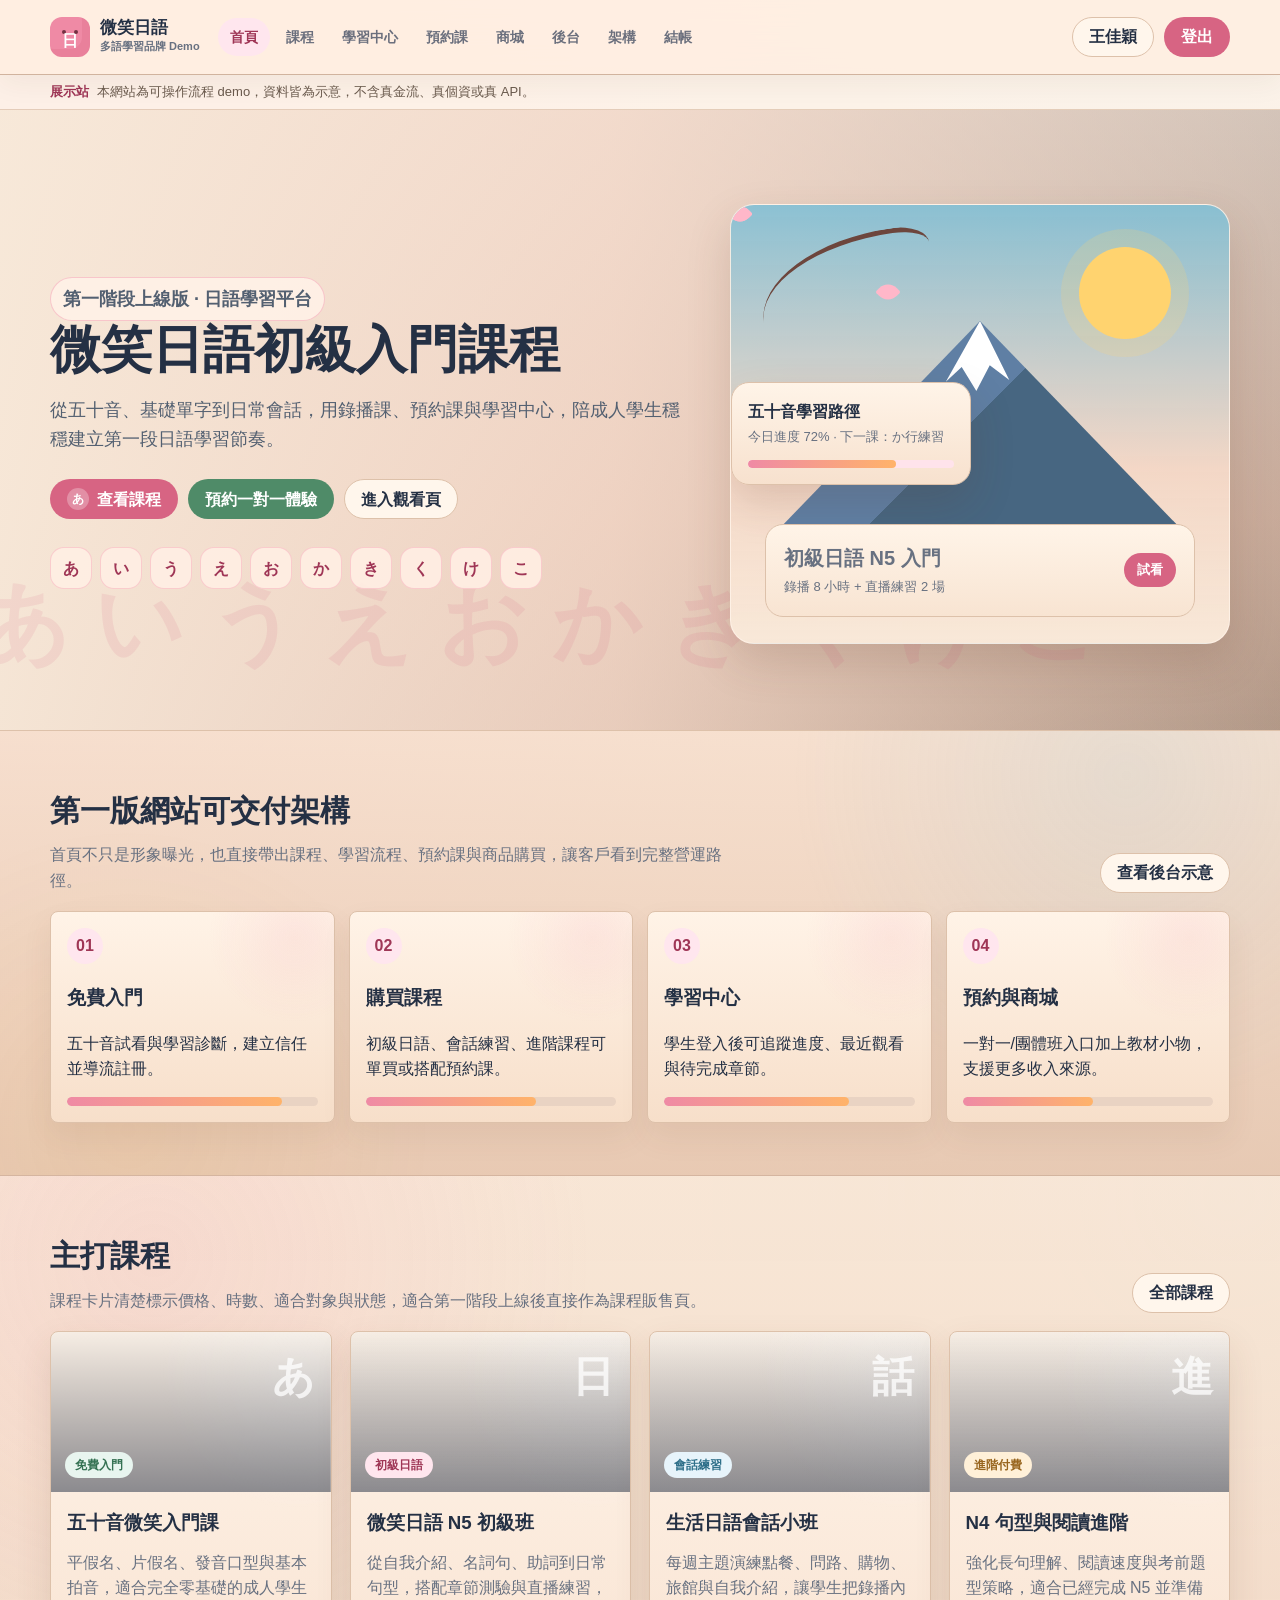
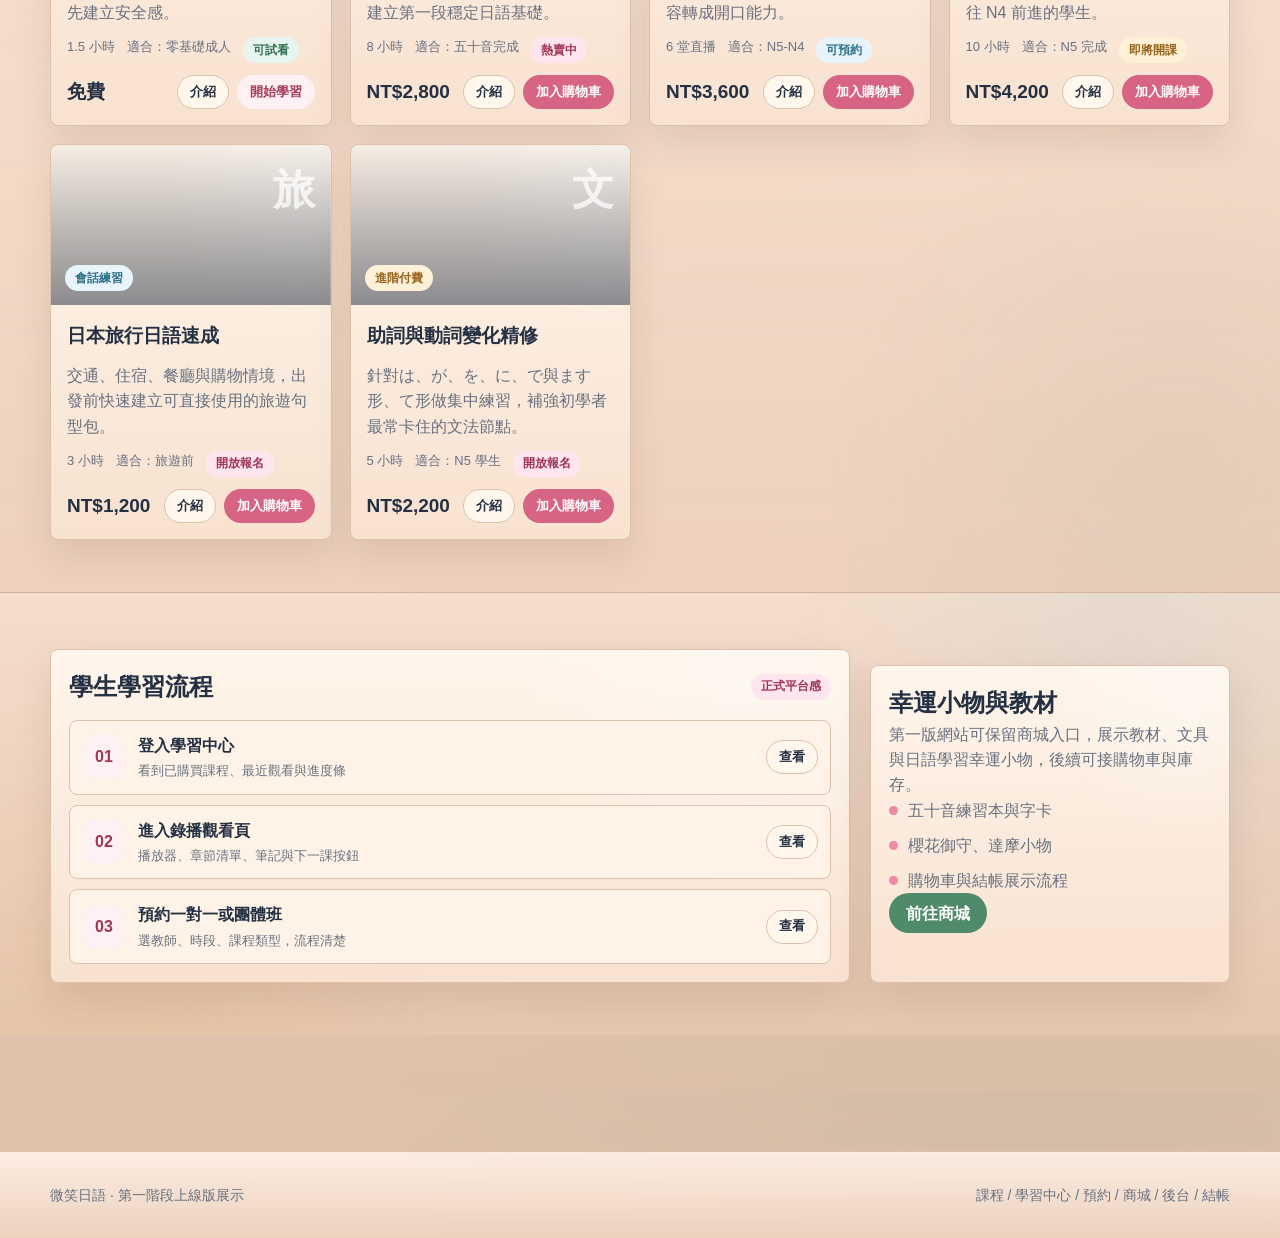
==== commit dc63b29c: "chore: sync sanitized public demo" ====
--- a/index.html
+++ b/index.html
@@ -13,7 +13,7 @@
       <div class="nav-shell">
         <a class="brand" href="index.html">
           <span class="brand-mark"><span>日</span></span>
-          <span class="brand-text"><strong>微笑日語</strong><small>展示 Demo</small></span>
+          <span class="brand-text"><strong>微笑日語</strong><small>多語學習品牌 Demo</small></span>
         </a>
         <nav class="site-nav" aria-label="主要導覽">
           <a class="is-active" href="index.html">首頁</a>
@@ -38,7 +38,6 @@
             <p class="eyebrow">第一階段上線版 · 日語學習平台</p>
             <h1>微笑日語初級入門課程</h1>
             <p>從五十音、基礎單字到日常會話，用錄播課、預約課與學習中心，陪成人學生穩穩建立第一段日語學習節奏。</p>
-            <p class="hero-demo-note">本站為展示用 demo，非正式營運網站，資料皆為示意。</p>
             <div class="hero-actions">
               <a class="btn btn-primary" href="courses.html"><span class="icon-dot">あ</span>查看課程</a>
               <a class="btn btn-matcha" href="booking.html">預約一對一體驗</a>
--- a/styles.css
+++ b/styles.css
@@ -349,20 +349,6 @@
   font-size: 18px;
 }
 
-.hero-demo-note {
-  display: inline-flex;
-  max-width: 100%;
-  margin-top: 16px !important;
-  padding: 8px 12px;
-  border: 1px solid #f2c7d2;
-  border-radius: 999px;
-  background: rgba(255, 246, 236, 0.86);
-  color: #8b4560 !important;
-  font-size: 14px !important;
-  font-weight: 800;
-  line-height: 1.5 !important;
-}
-
 .hero-actions,
 .toolbar,
 .choice-row {
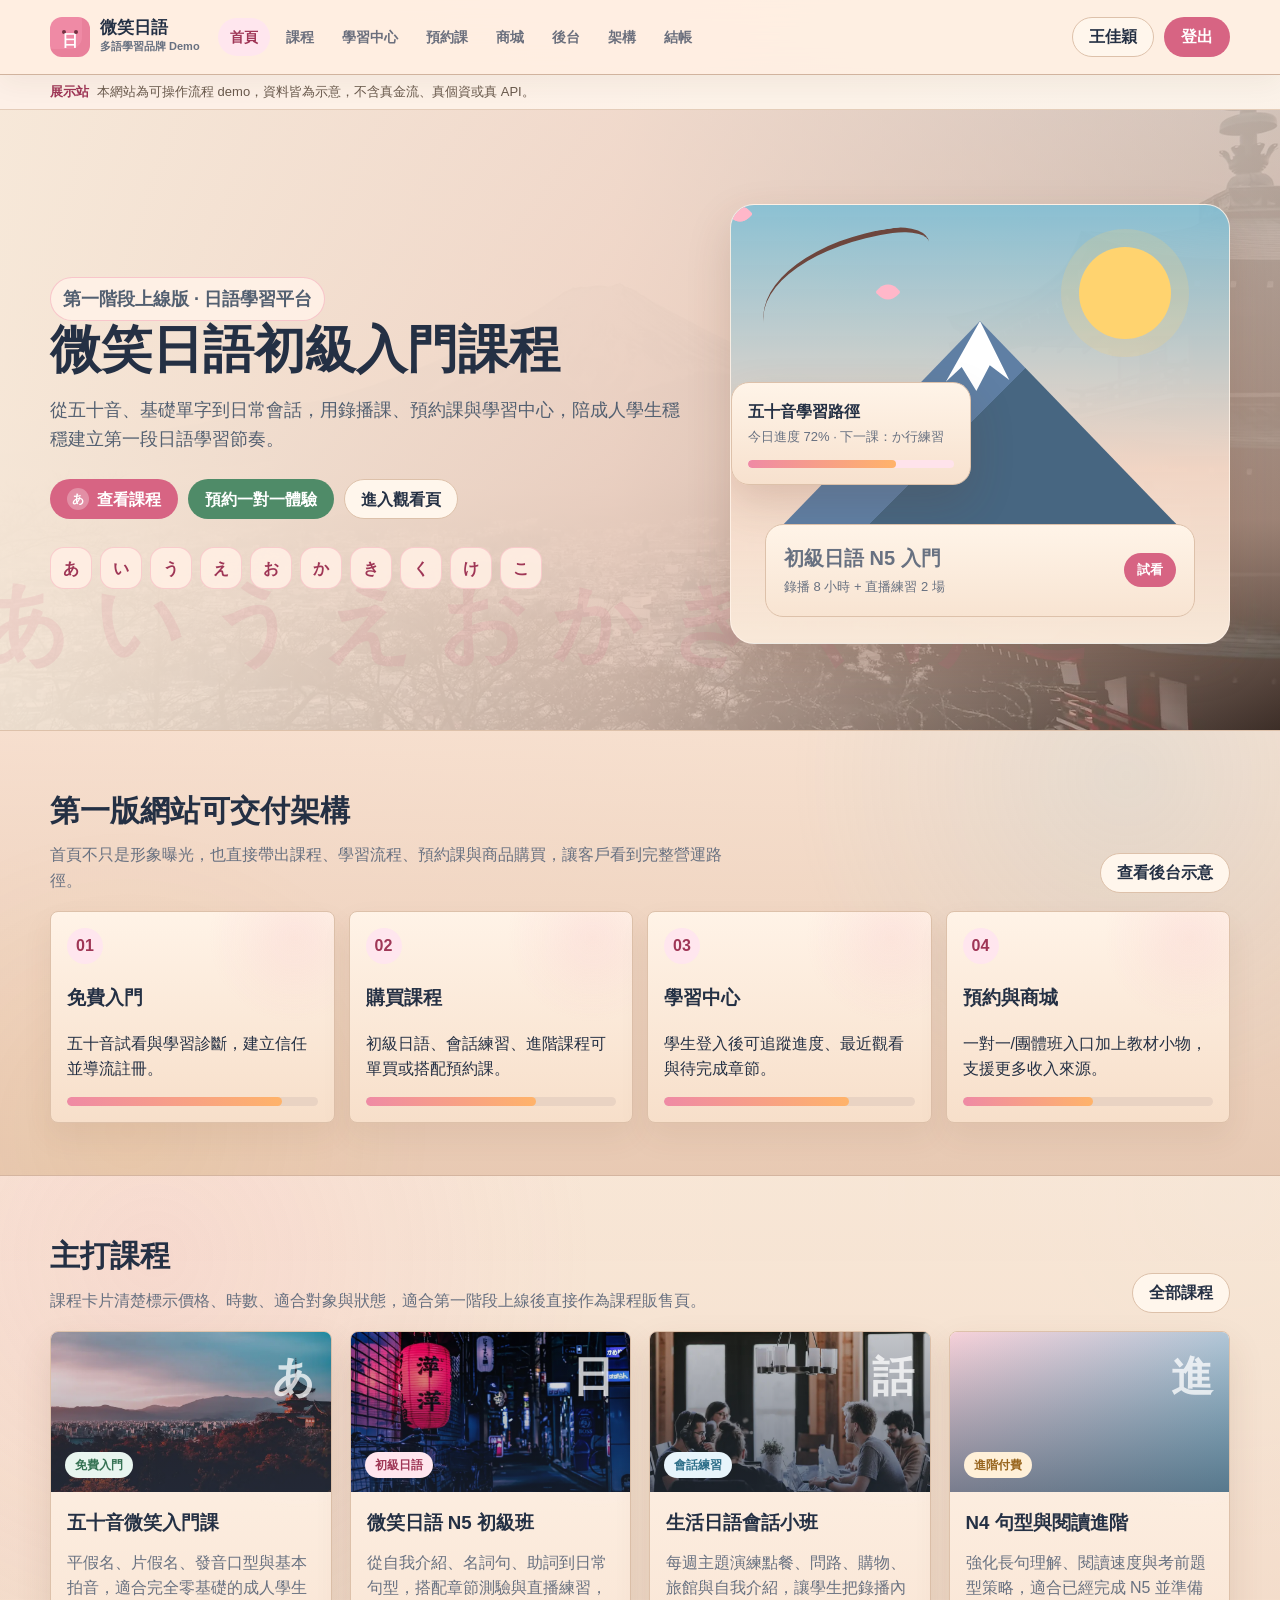
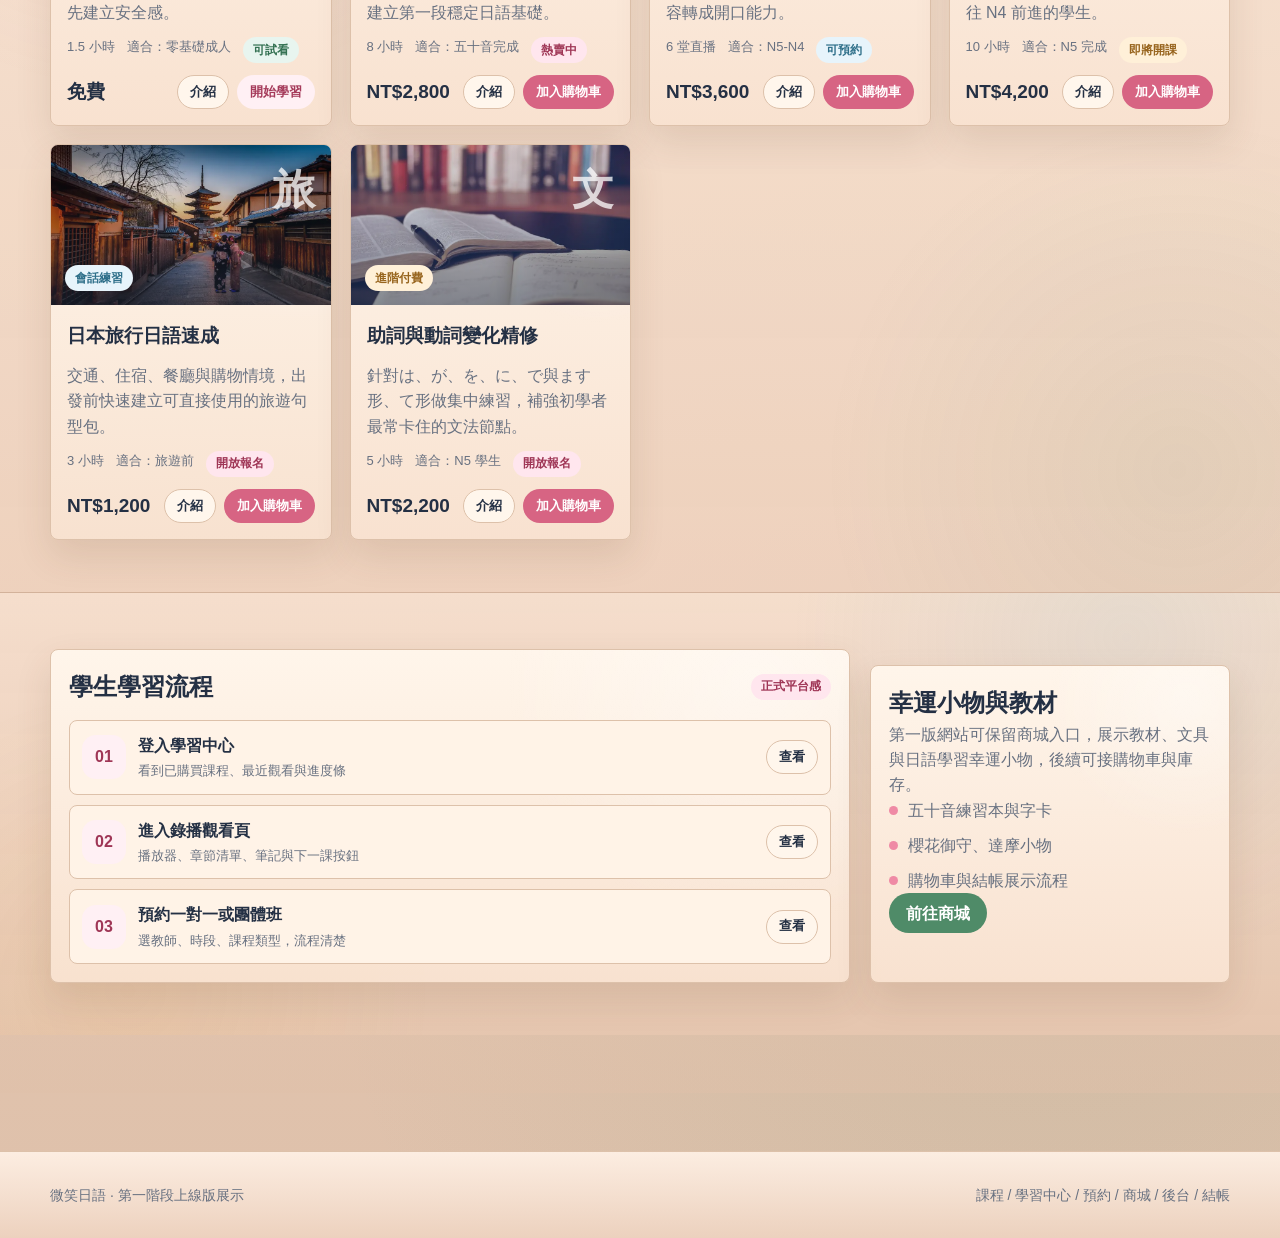
==== commit 62554908: "perf: self-host demo images" ====
--- a/index.html
+++ b/index.html
@@ -116,7 +116,7 @@
           </div>
           <div class="course-grid">
             <article class="course-card">
-              <div class="course-art" data-kana="あ" style="--image: url('https://images.unsplash.com/photo-1545569341-9eb8b30979d9?auto=format&fit=crop&w=900&q=80')">
+              <div class="course-art" data-kana="あ"><picture class="art-picture"><source srcset="assets/images/courses/kana-intro.webp" type="image/webp"><img src="assets/images/courses/kana-intro.jpg" alt="五十音微笑入門課課程示意圖" loading="lazy" decoding="async"></picture>
                 <span class="tag tag-free">免費入門</span>
               </div>
               <div class="card-body">
@@ -127,7 +127,7 @@
               </div>
             </article>
             <article class="course-card">
-              <div class="course-art" data-kana="日" style="--image: url('https://images.unsplash.com/photo-1528360983277-13d401cdc186?auto=format&fit=crop&w=900&q=80')">
+              <div class="course-art" data-kana="日"><picture class="art-picture"><source srcset="assets/images/courses/n5-basic.webp" type="image/webp"><img src="assets/images/courses/n5-basic.jpg" alt="微笑日語 N5 初級班課程示意圖" loading="lazy" decoding="async"></picture>
                 <span class="tag tag-new">初級日語</span>
               </div>
               <div class="card-body">
@@ -138,7 +138,7 @@
               </div>
             </article>
             <article class="course-card">
-              <div class="course-art" data-kana="話" style="--image: url('https://images.unsplash.com/photo-1521737604893-d14cc237f11d?auto=format&fit=crop&w=900&q=80')">
+              <div class="course-art" data-kana="話"><picture class="art-picture"><source srcset="assets/images/courses/conversation.webp" type="image/webp"><img src="assets/images/courses/conversation.jpg" alt="生活日語會話練習課程示意圖" loading="lazy" decoding="async"></picture>
                 <span class="tag tag-live">會話練習</span>
               </div>
               <div class="card-body">
@@ -149,7 +149,7 @@
               </div>
             </article>
             <article class="course-card">
-              <div class="course-art" data-kana="進" style="--image: url('https://images.unsplash.com/photo-1480796927426-f609979314bd?auto=format&fit=crop&w=900&q=80')">
+              <div class="course-art" data-kana="進"><picture class="art-picture"><source srcset="assets/images/courses/n4-reading.webp" type="image/webp"><img src="assets/images/courses/n4-reading.jpg" alt="N4 句型與閱讀進階課程示意圖" loading="lazy" decoding="async"></picture>
                 <span class="tag tag-paid">進階付費</span>
               </div>
               <div class="card-body">
--- a/styles.css
+++ b/styles.css
@@ -287,7 +287,10 @@
   background:
     linear-gradient(90deg, rgba(247, 232, 216, 0.94) 0%, rgba(239, 211, 195, 0.76) 48%, rgba(97, 61, 45, 0.26) 100%),
     linear-gradient(180deg, rgba(255, 246, 237, 0.82) 0%, rgba(235, 202, 184, 0.72) 66%, rgba(112, 70, 48, 0.24) 100%),
-    url("https://images.unsplash.com/photo-1528164344705-47542687000d?auto=format&fit=crop&w=1800&q=80") center / cover;
+    image-set(
+      url("assets/images/hero/japan-temple.webp") type("image/webp"),
+      url("assets/images/hero/japan-temple.jpg") type("image/jpeg")
+    ) center / cover;
 }
 
 .hero::before {
@@ -648,12 +651,34 @@
   min-height: 160px;
   align-items: flex-end;
   padding: 14px;
+  overflow: hidden;
+  color: #fff;
+}
+
+.course-art {
+  background: linear-gradient(135deg, #ffd7df, #8fc7dc);
+}
+
+.product-art {
   background:
-    linear-gradient(180deg, rgba(36, 48, 68, 0.04), rgba(36, 48, 68, 0.52)),
+    linear-gradient(180deg, rgba(36, 48, 68, 0.04), rgba(36, 48, 68, 0.16)),
     var(--image, linear-gradient(135deg, #ffd7df, #8fc7dc));
   background-position: center;
   background-size: cover;
-  color: #fff;
+}
+
+.course-art::before {
+  content: "";
+  position: absolute;
+  inset: 0;
+  z-index: 1;
+  background: linear-gradient(180deg, rgba(36, 48, 68, 0.04), rgba(36, 48, 68, 0.52));
+  pointer-events: none;
+}
+
+.course-art .tag {
+  position: relative;
+  z-index: 2;
 }
 
 .course-art::after {
@@ -661,9 +686,23 @@
   position: absolute;
   right: 16px;
   top: 12px;
+  z-index: 2;
   color: rgba(255, 255, 255, 0.75);
   font-size: 42px;
   font-weight: 900;
+}
+
+.art-picture {
+  position: absolute;
+  inset: 0;
+  display: block;
+}
+
+.art-picture img {
+  width: 100%;
+  height: 100%;
+  display: block;
+  object-fit: cover;
 }
 
 .card-body {
@@ -961,7 +1000,10 @@
   place-items: center;
   background:
     linear-gradient(135deg, rgba(36, 48, 68, 0.92), rgba(51, 75, 125, 0.82)),
-    url("https://images.unsplash.com/photo-1528164344705-47542687000d?auto=format&fit=crop&w=1400&q=80") center / cover;
+    image-set(
+      url("assets/images/hero/japan-temple.webp") type("image/webp"),
+      url("assets/images/hero/japan-temple.jpg") type("image/jpeg")
+    ) center / cover;
   color: #fff;
   text-align: center;
 }
@@ -1095,14 +1137,33 @@
 }
 
 .teacher-photo {
+  position: relative;
+  overflow: hidden;
   width: 82px;
   height: 82px;
   border-radius: 22px;
-  background:
-    linear-gradient(180deg, rgba(36, 48, 68, 0.04), rgba(36, 48, 68, 0.16)),
-    var(--image, linear-gradient(135deg, #ffe6ee, #e7f4fb));
-  background-position: center;
-  background-size: cover;
+  background: linear-gradient(135deg, #ffe6ee, #e7f4fb);
+}
+
+.teacher-photo::after {
+  content: "";
+  position: absolute;
+  inset: 0;
+  background: linear-gradient(180deg, rgba(36, 48, 68, 0.04), rgba(36, 48, 68, 0.12));
+  pointer-events: none;
+}
+
+.teacher-photo img {
+  width: 100%;
+  height: 100%;
+  display: block;
+  object-fit: cover;
+}
+
+.teacher-picture {
+  display: block;
+  width: 100%;
+  height: 100%;
 }
 
 .booking-card {
